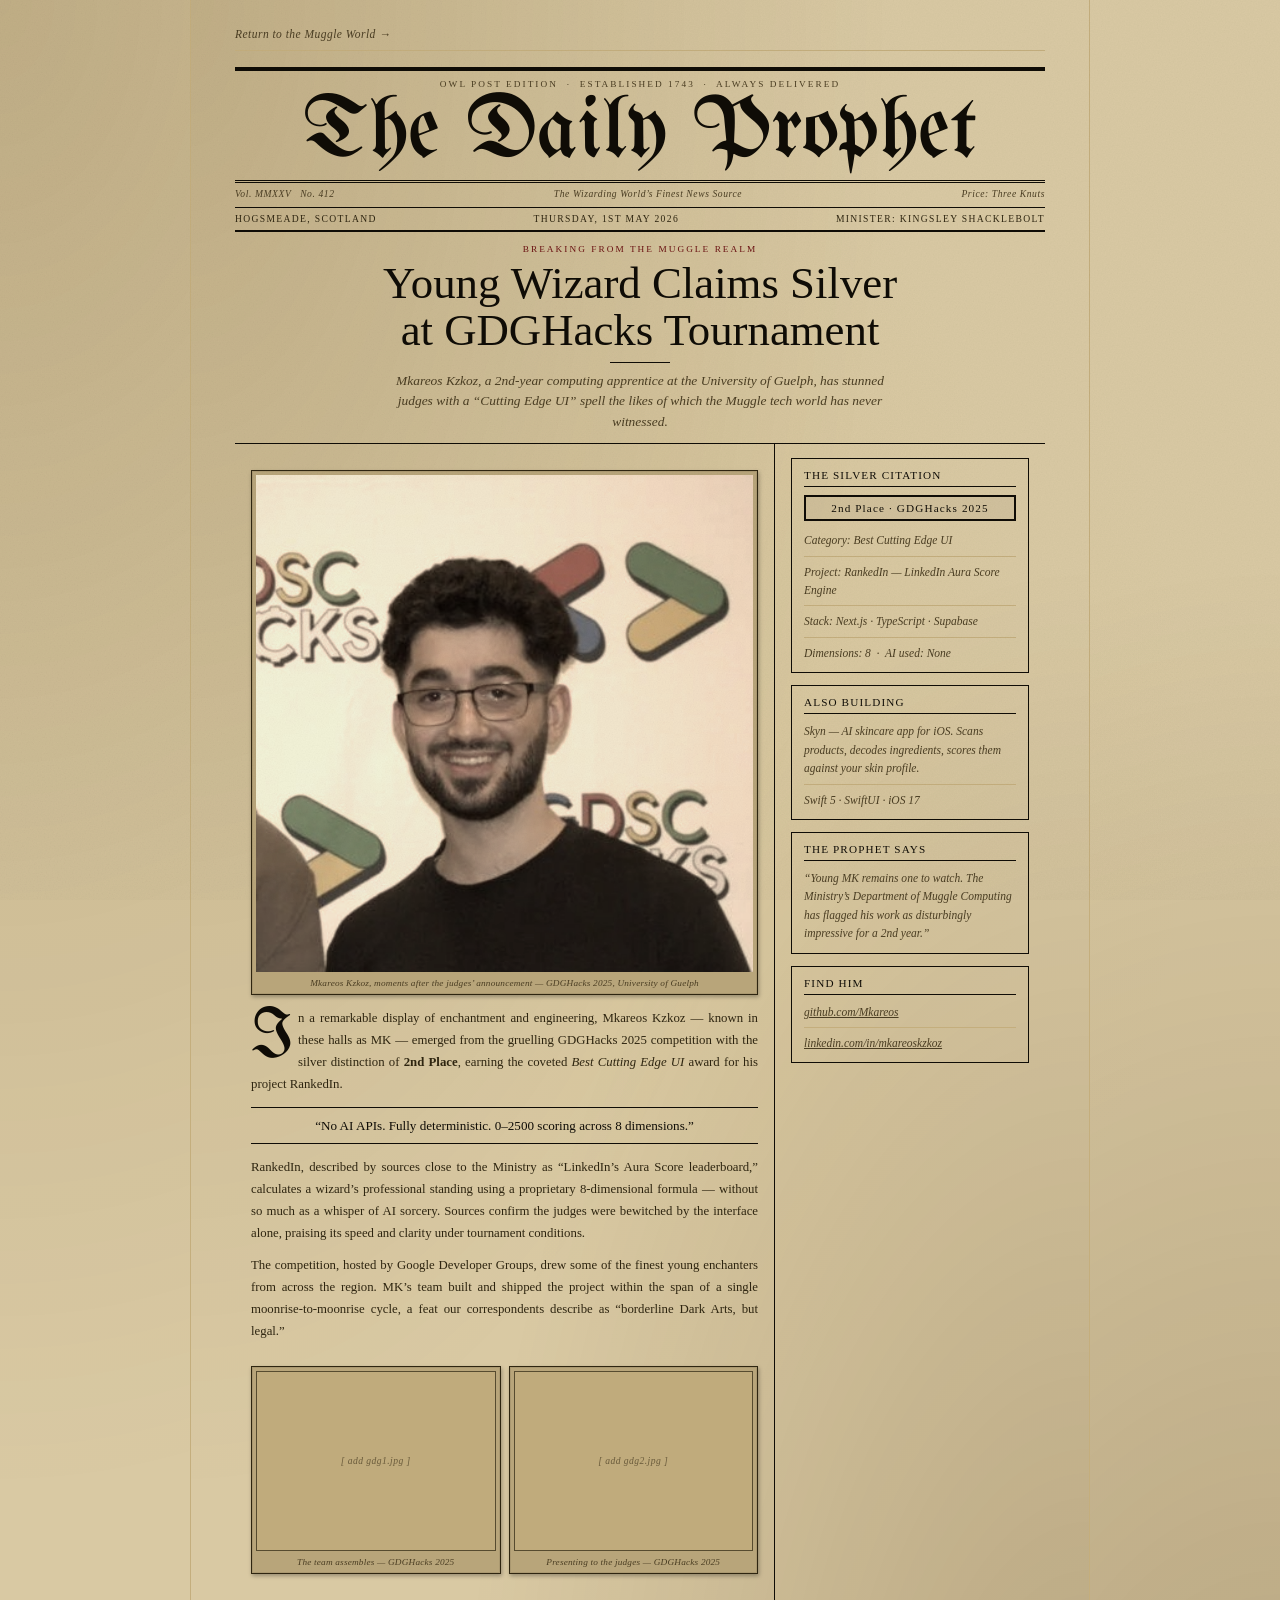
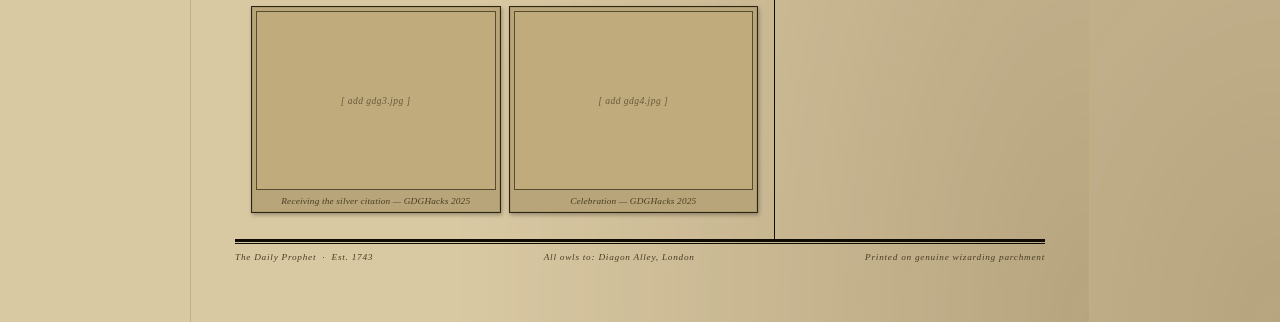
==== daily-prophet.html @ 6fed331e "Redesign portfolio with HP easter eggs and Daily Prophet page - Full portfolio redesign: warm cream " ====
<!DOCTYPE html>
<html lang="en">
<head>
<meta charset="UTF-8" />
<meta name="viewport" content="width=device-width, initial-scale=1.0" />
<title>The Daily Prophet</title>
<link rel="preconnect" href="https://fonts.googleapis.com">
<link rel="preconnect" href="https://fonts.gstatic.com" crossorigin>
<link href="https://fonts.googleapis.com/css2?family=UnifrakturMaguntia&family=IM+Fell+English:ital@0;1&family=IM+Fell+English+SC&display=swap" rel="stylesheet">
<style>
  *, *::before, *::after { margin: 0; padding: 0; box-sizing: border-box; }

  :root {
    --parchment: #d9c9a3;
    --parchment2: #cbb98a;
    --parchment3: #c4ae7d;
    --ink: #0f0c06;
    --ink-muted: #2e2510;
    --ink-faint: #4a3d22;
    --red: #6b1212;
  }

  html { background: #1a1208; }

  body {
    background: var(--parchment);
    color: var(--ink);
    font-family: 'IM Fell English', Georgia, serif;
    min-height: 100vh;
    /* aged paper — uneven yellowing */
    background-image:
      radial-gradient(ellipse at 0% 0%, rgba(80,50,0,.18) 0%, transparent 55%),
      radial-gradient(ellipse at 100% 100%, rgba(60,35,0,.22) 0%, transparent 50%),
      radial-gradient(ellipse at 60% 40%, rgba(200,170,90,.08) 0%, transparent 40%);
  }

  /* grain texture */
  body::after {
    content: '';
    position: fixed;
    inset: 0;
    background-image: url("data:image/svg+xml,%3Csvg xmlns='http://www.w3.org/2000/svg' width='200' height='200'%3E%3Cfilter id='n'%3E%3CfeTurbulence type='fractalNoise' baseFrequency='0.75' numOctaves='4' stitchTiles='stitch'/%3E%3CfeColorMatrix type='saturate' values='0'/%3E%3C/filter%3E%3Crect width='200' height='200' filter='url(%23n)' opacity='0.09'/%3E%3C/svg%3E");
    pointer-events: none;
    z-index: 100;
    mix-blend-mode: multiply;
  }

  .page {
    max-width: 900px;
    margin: 0 auto;
    padding: 28px 44px 60px;
    position: relative;
    z-index: 1;
    border-left: 1px solid var(--parchment3);
    border-right: 1px solid var(--parchment3);
    min-height: 100vh;
    background: inherit;
  }

  /* ── Back link ── */
  .back-link {
    display: inline-block;
    font-family: 'IM Fell English', serif;
    font-size: .72rem;
    font-style: italic;
    color: var(--ink-faint);
    text-decoration: none;
    letter-spacing: .04em;
    margin-bottom: 16px;
    border-bottom: 1px solid var(--parchment3);
    padding-bottom: 10px;
    display: block;
  }
  .back-link:hover { color: var(--ink); }

  /* ── Masthead ── */
  .masthead {
    border-top: 4px solid var(--ink);
    border-bottom: 1px solid var(--ink);
    text-align: center;
    padding: 8px 0 6px;
  }
  .masthead-top {
    font-size: .58rem;
    letter-spacing: .22em;
    text-transform: uppercase;
    color: var(--ink-faint);
    margin-bottom: 2px;
  }
  .masthead-title {
    font-family: 'UnifrakturMaguntia', cursive;
    font-size: clamp(3rem, 9vw, 5.5rem);
    line-height: .95;
    color: var(--ink);
  }
  .masthead-rule {
    height: 3px;
    border-top: 1px solid var(--ink);
    border-bottom: 1px solid var(--ink);
    margin: 5px 0 3px;
  }
  .masthead-bottom {
    display: flex;
    justify-content: space-between;
    font-size: .6rem;
    letter-spacing: .06em;
    color: var(--ink-faint);
    font-style: italic;
    padding: 2px 0;
  }

  /* ── Dateline ── */
  .dateline {
    display: flex;
    justify-content: space-between;
    align-items: center;
    font-size: .6rem;
    letter-spacing: .14em;
    text-transform: uppercase;
    color: var(--ink-muted);
    padding: 5px 0 6px;
    border-bottom: 2px solid var(--ink);
    margin-bottom: 0;
  }

  /* ── Headline block ── */
  .headline-block {
    text-align: center;
    padding: 12px 24px 10px;
    border-bottom: 1px solid var(--ink);
  }
  .hl-kicker {
    font-size: .58rem;
    letter-spacing: .22em;
    text-transform: uppercase;
    color: var(--red);
    margin-bottom: 6px;
  }
  .hl-main {
    font-family: 'IM Fell English SC', serif;
    font-size: clamp(1.7rem, 4.5vw, 2.8rem);
    line-height: 1.05;
    margin-bottom: 8px;
    color: var(--ink);
  }
  .hl-rule {
    width: 60px;
    height: 1px;
    background: var(--ink);
    margin: 8px auto;
  }
  .hl-deck {
    font-size: .84rem;
    font-style: italic;
    color: var(--ink-faint);
    max-width: 500px;
    margin: 0 auto;
    line-height: 1.55;
  }

  /* ── Columns ── */
  .columns {
    display: grid;
    grid-template-columns: 2fr 1fr;
    gap: 0;
    border-bottom: 2px solid var(--ink);
  }
  .col {
    padding: 14px 16px;
    border-right: 1px solid var(--ink);
  }
  .col:last-child { border-right: none; }

  /* ── Article ── */
  .article-body {
    font-size: .8rem;
    line-height: 1.72;
    color: var(--ink-muted);
    text-align: justify;
    hyphens: auto;
  }
  .article-body + .article-body { margin-top: 10px; }

  .drop-cap::first-letter {
    font-family: 'UnifrakturMaguntia', cursive;
    font-size: 3.8rem;
    float: left;
    line-height: .72;
    padding-right: 5px;
    padding-top: 6px;
    color: var(--ink);
  }

  /* ── Pull quote ── */
  .pull-quote {
    border-top: 1px solid var(--ink);
    border-bottom: 1px solid var(--ink);
    padding: 8px 10px;
    margin: 12px 0;
    font-family: 'IM Fell English SC', serif;
    font-size: .82rem;
    line-height: 1.45;
    text-align: center;
    color: var(--ink);
  }

  /* ── Photo frames ── */
  .photo-frame {
    position: relative;
    background: #b8a57a;
    border: 1px solid var(--ink-muted);
    padding: 4px;
    margin: 12px 0;
    box-shadow: 1px 2px 4px rgba(0,0,0,.3), inset 0 0 0 1px rgba(0,0,0,.08);
  }
  .photo-frame img {
    width: 100%;
    display: block;
    filter: sepia(50%) grayscale(30%) contrast(1.1) brightness(.95);
    animation: flicker 10s ease-in-out infinite;
  }
  @keyframes flicker {
    0%,100% { filter: sepia(50%) grayscale(30%) contrast(1.1) brightness(.95); }
    48%      { filter: sepia(45%) grayscale(35%) contrast(1.12) brightness(.97); }
    50%      { filter: sepia(55%) grayscale(25%) contrast(1.08) brightness(.93); }
    52%      { filter: sepia(48%) grayscale(32%) contrast(1.11) brightness(.96); }
  }
  .photo-caption {
    font-size: .58rem;
    font-style: italic;
    color: var(--ink-faint);
    text-align: center;
    margin-top: 5px;
    letter-spacing: .02em;
    line-height: 1.4;
  }

  /* ── Photo placeholder ── */
  .photo-placeholder {
    width: 100%;
    aspect-ratio: 4/3;
    background: var(--parchment3);
    border: 1px solid var(--ink-muted);
    display: flex;
    flex-direction: column;
    align-items: center;
    justify-content: center;
    gap: 6px;
    color: var(--ink-faint);
    font-size: .68rem;
    font-style: italic;
    letter-spacing: .04em;
    opacity: .7;
  }
  .photo-placeholder .ph-label { font-size: .6rem; }

  /* ── Photo grid ── */
  .photo-grid {
    display: grid;
    grid-template-columns: 1fr 1fr;
    gap: 8px;
    margin-top: 12px;
  }

  /* ── Sidebar boxes ── */
  .sidebar-box {
    border: 1px solid var(--ink);
    padding: 10px 12px;
    margin-bottom: 12px;
  }
  .sidebar-title {
    font-family: 'IM Fell English SC', serif;
    font-size: .7rem;
    letter-spacing: .1em;
    text-transform: uppercase;
    border-bottom: 1px solid var(--ink);
    padding-bottom: 5px;
    margin-bottom: 8px;
    color: var(--ink);
  }
  .sidebar-line {
    font-size: .72rem;
    line-height: 1.6;
    color: var(--ink-faint);
    font-style: italic;
  }
  .sidebar-line + .sidebar-line {
    margin-top: 6px;
    padding-top: 6px;
    border-top: 1px solid var(--parchment3);
  }

  /* ── Award ── */
  .award-stamp {
    display: block;
    text-align: center;
    font-family: 'IM Fell English SC', serif;
    font-size: .7rem;
    letter-spacing: .1em;
    color: var(--ink);
    border: 2px solid var(--ink);
    padding: 5px 10px;
    margin-bottom: 10px;
    background: rgba(0,0,0,.04);
  }

  /* ── Footer ── */
  .paper-footer {
    border-top: 3px double var(--ink);
    margin-top: 0;
    padding-top: 8px;
    display: flex;
    justify-content: space-between;
    font-size: .58rem;
    color: var(--ink-faint);
    letter-spacing: .08em;
    font-style: italic;
  }

  @media (max-width: 580px) {
    .page { padding: 18px 16px 40px; }
    .columns { grid-template-columns: 1fr; }
    .col { border-right: none; border-bottom: 1px solid var(--ink); }
    .photo-grid { grid-template-columns: 1fr; }
    .masthead-bottom, .dateline { flex-direction: column; gap: 2px; text-align: center; }
  }
</style>
</head>
<body>
<div class="page">

  <a href="index.html" class="back-link">Return to the Muggle World &rarr;</a>

  <!-- MASTHEAD -->
  <div class="masthead">
    <div class="masthead-top">Owl Post Edition &nbsp;&middot;&nbsp; Established 1743 &nbsp;&middot;&nbsp; Always Delivered</div>
    <div class="masthead-title">The Daily Prophet</div>
    <div class="masthead-rule"></div>
    <div class="masthead-bottom">
      <span>Vol. MMXXV &nbsp; No. 412</span>
      <span>The Wizarding World&rsquo;s Finest News Source</span>
      <span>Price: Three Knuts</span>
    </div>
  </div>

  <!-- DATELINE -->
  <div class="dateline">
    <span>Hogsmeade, Scotland</span>
    <span>Thursday, 1st May 2026</span>
    <span>Minister: Kingsley Shacklebolt</span>
  </div>

  <!-- HEADLINE -->
  <div class="headline-block">
    <div class="hl-kicker">Breaking from the Muggle Realm</div>
    <div class="hl-main">Young Wizard Claims Silver<br>at GDGHacks Tournament</div>
    <div class="hl-rule"></div>
    <div class="hl-deck">Mkareos Kzkoz, a 2nd-year computing apprentice at the University of Guelph, has stunned judges with a &ldquo;Cutting Edge UI&rdquo; spell the likes of which the Muggle tech world has never witnessed.</div>
  </div>

  <!-- BODY -->
  <div class="columns">

    <div class="col">

      <div class="photo-frame">
        <img src="photo.jpg" alt="Mkareos Kzkoz at GDGHacks" />
        <div class="photo-caption">Mkareos Kzkoz, moments after the judges&rsquo; announcement &mdash; GDGHacks 2025, University of Guelph</div>
      </div>

      <p class="article-body drop-cap">In a remarkable display of enchantment and engineering, Mkareos Kzkoz &mdash; known in these halls as MK &mdash; emerged from the gruelling GDGHacks 2025 competition with the silver distinction of <strong>2nd Place</strong>, earning the coveted <em>Best Cutting Edge UI</em> award for his project RankedIn.</p>

      <div class="pull-quote">
        &ldquo;No AI APIs. Fully deterministic. 0&ndash;2500 scoring across 8 dimensions.&rdquo;
      </div>

      <p class="article-body">RankedIn, described by sources close to the Ministry as &ldquo;LinkedIn&rsquo;s Aura Score leaderboard,&rdquo; calculates a wizard&rsquo;s professional standing using a proprietary 8-dimensional formula &mdash; without so much as a whisper of AI sorcery. Sources confirm the judges were bewitched by the interface alone, praising its speed and clarity under tournament conditions.</p>

      <p class="article-body">The competition, hosted by Google Developer Groups, drew some of the finest young enchanters from across the region. MK&rsquo;s team built and shipped the project within the span of a single moonrise-to-moonrise cycle, a feat our correspondents describe as &ldquo;borderline Dark Arts, but legal.&rdquo;</p>

      <div class="photo-grid">
        <div class="photo-frame">
          <div class="photo-placeholder"><span class="ph-label">[ add gdg1.jpg ]</span></div>
          <div class="photo-caption">The team assembles &mdash; GDGHacks 2025</div>
        </div>
        <div class="photo-frame">
          <div class="photo-placeholder"><span class="ph-label">[ add gdg2.jpg ]</span></div>
          <div class="photo-caption">Presenting to the judges &mdash; GDGHacks 2025</div>
        </div>
        <div class="photo-frame">
          <div class="photo-placeholder"><span class="ph-label">[ add gdg3.jpg ]</span></div>
          <div class="photo-caption">Receiving the silver citation &mdash; GDGHacks 2025</div>
        </div>
        <div class="photo-frame">
          <div class="photo-placeholder"><span class="ph-label">[ add gdg4.jpg ]</span></div>
          <div class="photo-caption">Celebration &mdash; GDGHacks 2025</div>
        </div>
      </div>

    </div>

    <div class="col">

      <div class="sidebar-box">
        <div class="sidebar-title">The Silver Citation</div>
        <div class="award-stamp">2nd Place &middot; GDGHacks 2025</div>
        <div class="sidebar-line">Category: <em>Best Cutting Edge UI</em></div>
        <div class="sidebar-line">Project: <em>RankedIn &mdash; LinkedIn Aura Score Engine</em></div>
        <div class="sidebar-line">Stack: <em>Next.js &middot; TypeScript &middot; Supabase</em></div>
        <div class="sidebar-line">Dimensions: <em>8</em> &nbsp;&middot;&nbsp; AI used: <em>None</em></div>
      </div>

      <div class="sidebar-box">
        <div class="sidebar-title">Also Building</div>
        <div class="sidebar-line"><em>Skyn</em> &mdash; AI skincare app for iOS. Scans products, decodes ingredients, scores them against your skin profile.</div>
        <div class="sidebar-line">Swift 5 &middot; SwiftUI &middot; iOS 17</div>
      </div>

      <div class="sidebar-box">
        <div class="sidebar-title">The Prophet Says</div>
        <div class="sidebar-line">&ldquo;Young MK remains one to watch. The Ministry&rsquo;s Department of Muggle Computing has flagged his work as <em>disturbingly impressive for a 2nd year.</em>&rdquo;</div>
      </div>

      <div class="sidebar-box">
        <div class="sidebar-title">Find Him</div>
        <div class="sidebar-line"><a href="https://github.com/Mkareos" style="color:inherit; text-decoration:underline;">github.com/Mkareos</a></div>
        <div class="sidebar-line"><a href="https://www.linkedin.com/in/mkareoskzkoz" style="color:inherit; text-decoration:underline;">linkedin.com/in/mkareoskzkoz</a></div>
      </div>

    </div>

  </div>

  <div class="paper-footer">
    <span>The Daily Prophet &nbsp;&middot;&nbsp; Est. 1743</span>
    <span>All owls to: Diagon Alley, London</span>
    <span>Printed on genuine wizarding parchment</span>
  </div>

</div>
<script src="script.js"></script>
</body>
</html>
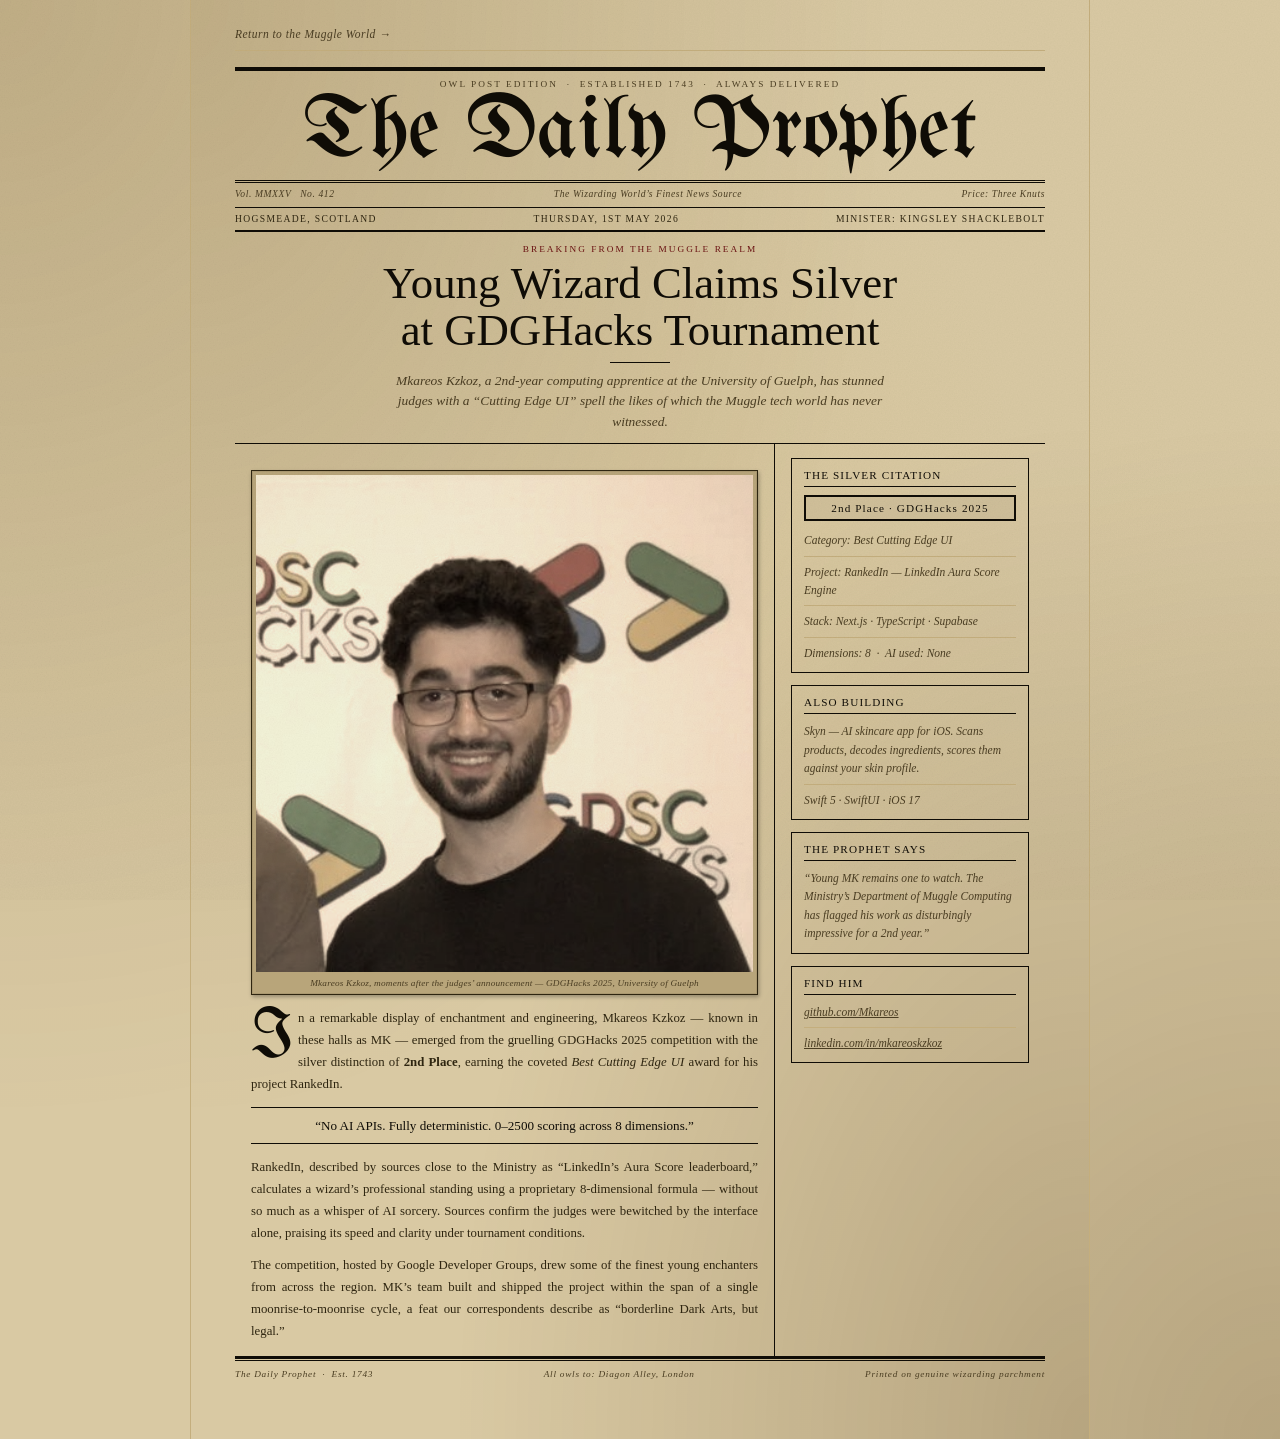
==== commit 084819c2: "Add files via upload" ====
--- a/daily-prophet.html
+++ b/daily-prophet.html
@@ -378,24 +378,6 @@
 
       <p class="article-body">The competition, hosted by Google Developer Groups, drew some of the finest young enchanters from across the region. MK&rsquo;s team built and shipped the project within the span of a single moonrise-to-moonrise cycle, a feat our correspondents describe as &ldquo;borderline Dark Arts, but legal.&rdquo;</p>
 
-      <div class="photo-grid">
-        <div class="photo-frame">
-          <div class="photo-placeholder"><span class="ph-label">[ add gdg1.jpg ]</span></div>
-          <div class="photo-caption">The team assembles &mdash; GDGHacks 2025</div>
-        </div>
-        <div class="photo-frame">
-          <div class="photo-placeholder"><span class="ph-label">[ add gdg2.jpg ]</span></div>
-          <div class="photo-caption">Presenting to the judges &mdash; GDGHacks 2025</div>
-        </div>
-        <div class="photo-frame">
-          <div class="photo-placeholder"><span class="ph-label">[ add gdg3.jpg ]</span></div>
-          <div class="photo-caption">Receiving the silver citation &mdash; GDGHacks 2025</div>
-        </div>
-        <div class="photo-frame">
-          <div class="photo-placeholder"><span class="ph-label">[ add gdg4.jpg ]</span></div>
-          <div class="photo-caption">Celebration &mdash; GDGHacks 2025</div>
-        </div>
-      </div>
 
     </div>
 
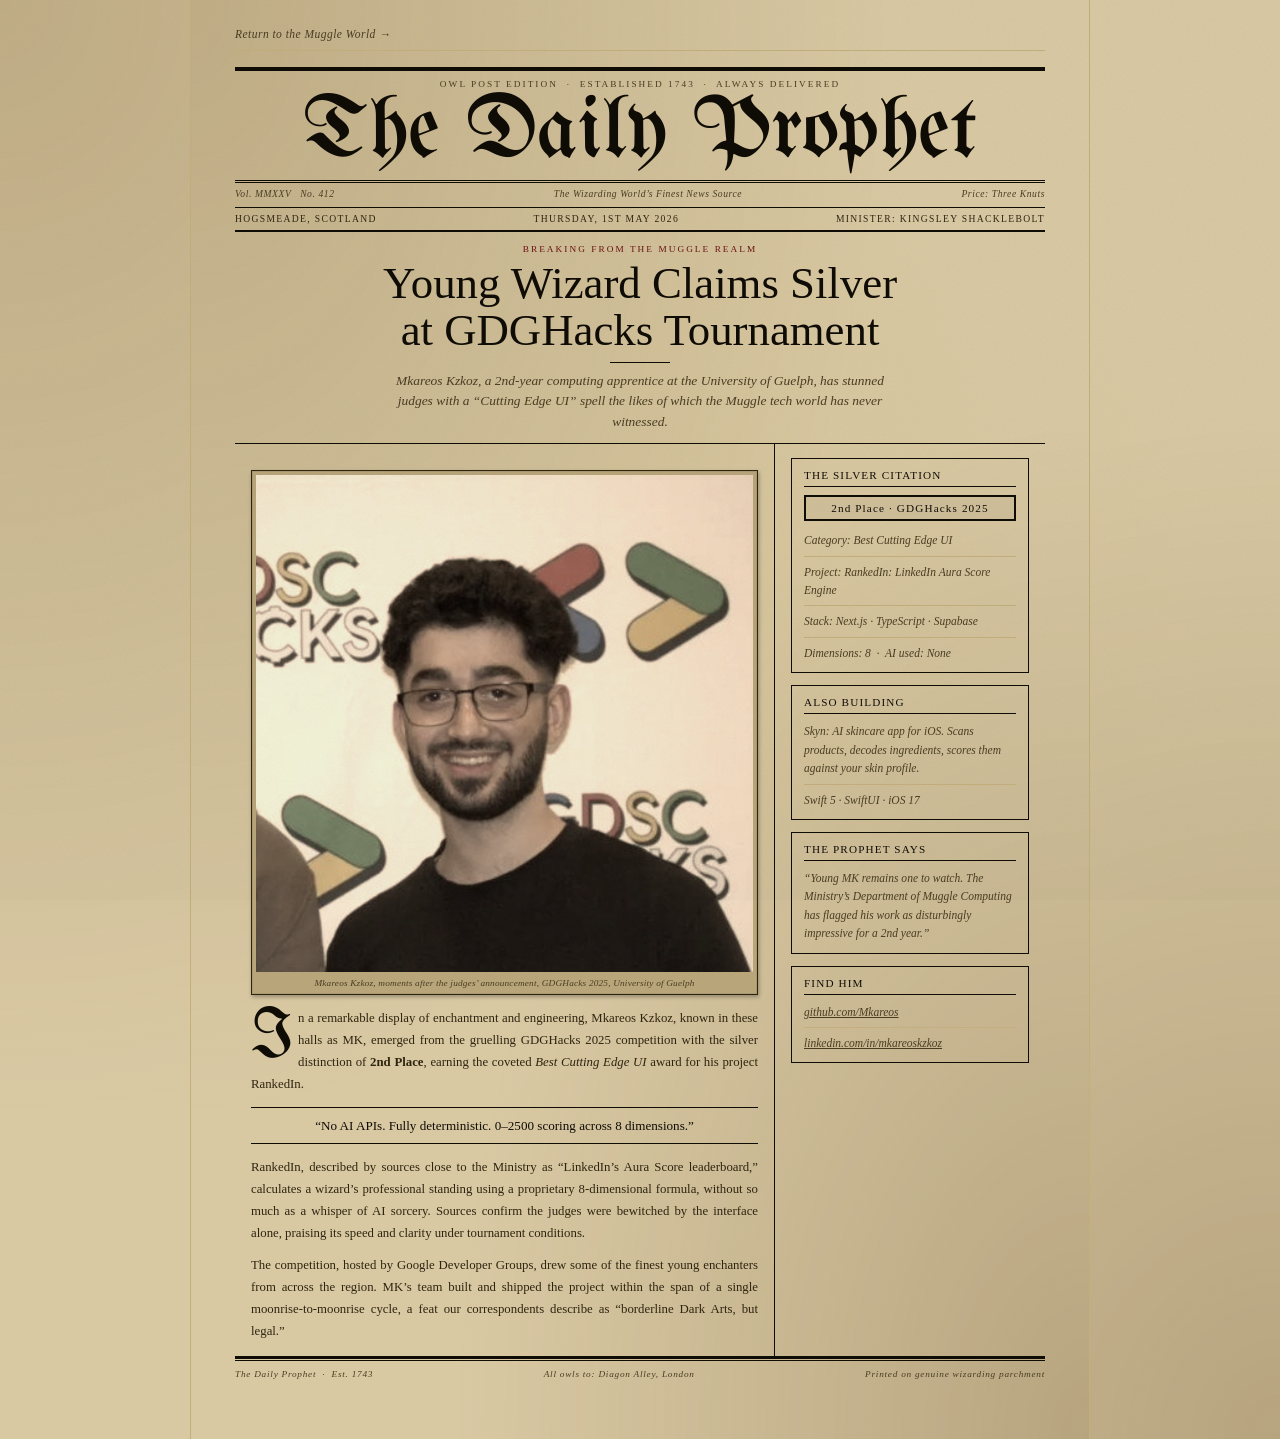
==== commit 995d6d68: "Updated" ====
--- a/daily-prophet.html
+++ b/daily-prophet.html
@@ -27,7 +27,7 @@
     color: var(--ink);
     font-family: 'IM Fell English', Georgia, serif;
     min-height: 100vh;
-    /* aged paper — uneven yellowing */
+    /* aged paper, uneven yellowing */
     background-image:
       radial-gradient(ellipse at 0% 0%, rgba(80,50,0,.18) 0%, transparent 55%),
       radial-gradient(ellipse at 100% 100%, rgba(60,35,0,.22) 0%, transparent 50%),
@@ -365,16 +365,16 @@
 
       <div class="photo-frame">
         <img src="photo.jpg" alt="Mkareos Kzkoz at GDGHacks" />
-        <div class="photo-caption">Mkareos Kzkoz, moments after the judges&rsquo; announcement &mdash; GDGHacks 2025, University of Guelph</div>
-      </div>
-
-      <p class="article-body drop-cap">In a remarkable display of enchantment and engineering, Mkareos Kzkoz &mdash; known in these halls as MK &mdash; emerged from the gruelling GDGHacks 2025 competition with the silver distinction of <strong>2nd Place</strong>, earning the coveted <em>Best Cutting Edge UI</em> award for his project RankedIn.</p>
+        <div class="photo-caption">Mkareos Kzkoz, moments after the judges&rsquo; announcement, GDGHacks 2025, University of Guelph</div>
+      </div>
+
+      <p class="article-body drop-cap">In a remarkable display of enchantment and engineering, Mkareos Kzkoz, known in these halls as MK, emerged from the gruelling GDGHacks 2025 competition with the silver distinction of <strong>2nd Place</strong>, earning the coveted <em>Best Cutting Edge UI</em> award for his project RankedIn.</p>
 
       <div class="pull-quote">
         &ldquo;No AI APIs. Fully deterministic. 0&ndash;2500 scoring across 8 dimensions.&rdquo;
       </div>
 
-      <p class="article-body">RankedIn, described by sources close to the Ministry as &ldquo;LinkedIn&rsquo;s Aura Score leaderboard,&rdquo; calculates a wizard&rsquo;s professional standing using a proprietary 8-dimensional formula &mdash; without so much as a whisper of AI sorcery. Sources confirm the judges were bewitched by the interface alone, praising its speed and clarity under tournament conditions.</p>
+      <p class="article-body">RankedIn, described by sources close to the Ministry as &ldquo;LinkedIn&rsquo;s Aura Score leaderboard,&rdquo; calculates a wizard&rsquo;s professional standing using a proprietary 8-dimensional formula, without so much as a whisper of AI sorcery. Sources confirm the judges were bewitched by the interface alone, praising its speed and clarity under tournament conditions.</p>
 
       <p class="article-body">The competition, hosted by Google Developer Groups, drew some of the finest young enchanters from across the region. MK&rsquo;s team built and shipped the project within the span of a single moonrise-to-moonrise cycle, a feat our correspondents describe as &ldquo;borderline Dark Arts, but legal.&rdquo;</p>
 
@@ -387,14 +387,14 @@
         <div class="sidebar-title">The Silver Citation</div>
         <div class="award-stamp">2nd Place &middot; GDGHacks 2025</div>
         <div class="sidebar-line">Category: <em>Best Cutting Edge UI</em></div>
-        <div class="sidebar-line">Project: <em>RankedIn &mdash; LinkedIn Aura Score Engine</em></div>
+        <div class="sidebar-line">Project: <em>RankedIn: LinkedIn Aura Score Engine</em></div>
         <div class="sidebar-line">Stack: <em>Next.js &middot; TypeScript &middot; Supabase</em></div>
         <div class="sidebar-line">Dimensions: <em>8</em> &nbsp;&middot;&nbsp; AI used: <em>None</em></div>
       </div>
 
       <div class="sidebar-box">
         <div class="sidebar-title">Also Building</div>
-        <div class="sidebar-line"><em>Skyn</em> &mdash; AI skincare app for iOS. Scans products, decodes ingredients, scores them against your skin profile.</div>
+        <div class="sidebar-line"><em>Skyn</em>: AI skincare app for iOS. Scans products, decodes ingredients, scores them against your skin profile.</div>
         <div class="sidebar-line">Swift 5 &middot; SwiftUI &middot; iOS 17</div>
       </div>
 
